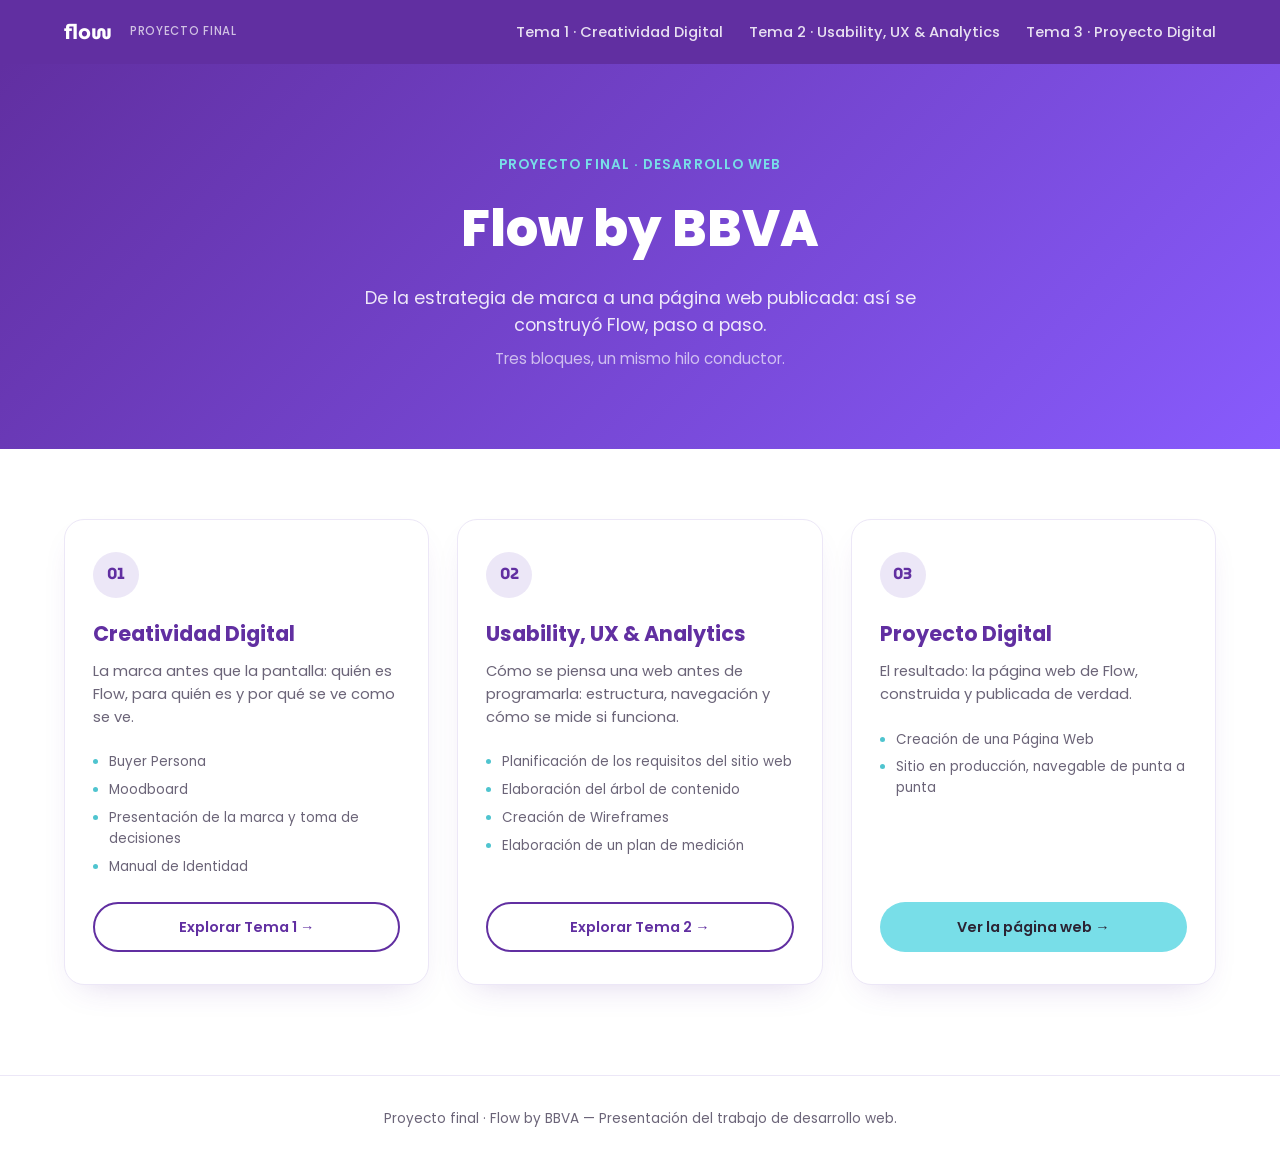
==== index.html @ a53605c1 "Presentación del proyecto final Flow by BBVA: home con 3 temas, Tema 1 con manual de marca (Drive), " ====
<!DOCTYPE html>
<html lang="es">
<head>
  <meta charset="UTF-8">
  <meta name="viewport" content="width=device-width, initial-scale=1.0">
  <title>Proyecto Final: Flow by BBVA</title>
  <meta name="description" content="Presentación del proyecto final Flow by BBVA: creatividad digital, usabilidad/UX/analítica y la página web publicada.">
  <meta name="robots" content="noindex, follow">
  <link rel="preconnect" href="https://fonts.googleapis.com">
  <link rel="preconnect" href="https://fonts.gstatic.com" crossorigin>
  <link href="https://fonts.googleapis.com/css2?family=Museo+Moderno:wght@600;700&family=Poppins:wght@400;500;600;700;800&display=swap" rel="stylesheet">
  <link rel="stylesheet" href="assets/css/style.css?v=1">
</head>
<body>

  <header class="site-header">
    <div class="container header-inner">
      <a href="index.html" class="brand">flow<span class="brand-tag">Proyecto final</span></a>
      <nav class="main-nav" aria-label="Navegación principal">
        <ul>
          <li><a href="tema1.html">Tema 1 · Creatividad Digital</a></li>
          <li><a href="tema2.html">Tema 2 · Usability, UX &amp; Analytics</a></li>
          <li><a href="tema3.html">Tema 3 · Proyecto Digital</a></li>
        </ul>
      </nav>
      <button class="nav-toggle" aria-expanded="false" aria-controls="main-nav" aria-label="Abrir menú">☰</button>
    </div>
  </header>

  <main>
    <section class="hero">
      <div class="container">
        <p class="eyebrow">Proyecto final · Desarrollo Web</p>
        <h1>Flow by BBVA</h1>
        <p>De la estrategia de marca a una página web publicada: así se construyó Flow, paso a paso.</p>
        <p class="hero-sub">Tres bloques, un mismo hilo conductor.</p>
      </div>
    </section>

    <section class="temas-section">
      <div class="container temas-grid">

        <article class="tema-card">
          <span class="tema-num">01</span>
          <h3>Creatividad Digital</h3>
          <p class="tema-desc">La marca antes que la pantalla: quién es Flow, para quién es y por qué se ve como se ve.</p>
          <ul class="tema-items">
            <li>Buyer Persona</li>
            <li>Moodboard</li>
            <li>Presentación de la marca y toma de decisiones</li>
            <li>Manual de Identidad</li>
          </ul>
          <a href="tema1.html" class="btn btn-outline btn-block tema-cta">Explorar Tema 1 →</a>
        </article>

        <article class="tema-card">
          <span class="tema-num">02</span>
          <h3>Usability, UX &amp; Analytics</h3>
          <p class="tema-desc">Cómo se piensa una web antes de programarla: estructura, navegación y cómo se mide si funciona.</p>
          <ul class="tema-items">
            <li>Planificación de los requisitos del sitio web</li>
            <li>Elaboración del árbol de contenido</li>
            <li>Creación de Wireframes</li>
            <li>Elaboración de un plan de medición</li>
          </ul>
          <a href="tema2.html" class="btn btn-outline btn-block tema-cta">Explorar Tema 2 →</a>
        </article>

        <article class="tema-card">
          <span class="tema-num">03</span>
          <h3>Proyecto Digital</h3>
          <p class="tema-desc">El resultado: la página web de Flow, construida y publicada de verdad.</p>
          <ul class="tema-items">
            <li>Creación de una Página Web</li>
            <li>Sitio en producción, navegable de punta a punta</li>
          </ul>
          <a href="tema3.html" class="btn btn-cta btn-block tema-cta">Ver la página web →</a>
        </article>

      </div>
    </section>
  </main>

  <footer class="site-footer">
    <div class="container">
      <p>Proyecto final · Flow by BBVA — Presentación del trabajo de desarrollo web.</p>
    </div>
  </footer>

  <script src="assets/js/main.js?v=1"></script>
</body>
</html>
---- assets/css/style.css ----
/* =========================================================
   PRESENTACIÓN — Proyecto Final Flow by BBVA
   Mismos tokens de marca que flow-landing
   ========================================================= */

:root {
  --color-primary: #612FA1;
  --color-secondary: #885BFD;
  --color-cta: #78DEE8;
  --color-cta-dark: #4fc4cf;
  --color-text: #2b2333;
  --color-text-muted: #6b6478;
  --color-border: #ece7f7;
  --color-bg: #FFFFFF;
  --radius-md: 12px;
  --radius-lg: 20px;
  --transition: 0.25s ease;
  --max-width: 1200px;
  --font-logo: 'Museo Moderno', cursive;
  --font-body: 'Poppins', sans-serif;
}

* , *::before, *::after { box-sizing: border-box; }
html { scroll-behavior: smooth; }
body {
  margin: 0;
  font-family: var(--font-body);
  color: var(--color-text);
  background: var(--color-bg);
  line-height: 1.55;
  -webkit-font-smoothing: antialiased;
  overflow-x: hidden;
}
img { max-width: 100%; display: block; }
a { text-decoration: none; color: inherit; }
ul { margin: 0; padding: 0; list-style: none; }
h1, h2, h3, h4 { margin: 0 0 .6em; font-weight: 700; font-family: var(--font-body); }
p { margin: 0 0 1em; }
[hidden] { display: none !important; }

.container { width: 100%; max-width: var(--max-width); margin: 0 auto; padding: 0 24px; }

/* ---------- Header ---------- */
.site-header {
  position: sticky;
  top: 0;
  z-index: 100;
  background: var(--color-primary);
  color: #fff;
  padding: 16px 0;
}
.header-inner { display: flex; align-items: center; justify-content: space-between; gap: 24px; }
.brand { display: flex; align-items: center; gap: 10px; font-family: var(--font-logo); font-weight: 700; font-size: 1.3rem; color: #fff; }
.brand-tag { font-family: var(--font-body); font-weight: 500; font-size: .72rem; color: rgba(255,255,255,.7); text-transform: uppercase; letter-spacing: .06em; margin-left: 8px; }
.main-nav ul { display: flex; gap: 26px; }
.main-nav a { font-size: .92rem; font-weight: 500; color: rgba(255,255,255,.85); transition: color var(--transition); }
.main-nav a:hover, .main-nav a.is-active { color: var(--color-cta); }
.nav-toggle { display: none; background: none; border: none; color: #fff; font-size: 1.4rem; cursor: pointer; }
@media (max-width: 760px) {
  .main-nav { position: fixed; inset: 64px 0 auto 0; background: var(--color-primary); flex-direction: column; padding: 12px 24px 24px; display: none; }
  .main-nav.is-open { display: block; }
  .main-nav ul { flex-direction: column; gap: 16px; }
  .nav-toggle { display: block; }
}

/* ---------- Hero ---------- */
.hero {
  background: linear-gradient(135deg, var(--color-primary), var(--color-secondary));
  color: #fff;
  padding: 90px 0 70px;
  text-align: center;
  overflow: hidden;
  position: relative;
}
.hero .eyebrow { font-size: .85rem; letter-spacing: .08em; text-transform: uppercase; color: var(--color-cta); font-weight: 600; margin-bottom: 14px; }
.hero h1 { font-size: clamp(2.1rem, 5vw, 3.2rem); font-weight: 800; margin-bottom: 16px; }
.hero p { font-size: 1.1rem; color: rgba(255,255,255,.88); max-width: 620px; margin: 0 auto 8px; }
.hero .hero-sub { font-size: .95rem; color: rgba(255,255,255,.65); }

/* ---------- Secciones TEMA (home) ---------- */
.temas-section { padding: 70px 0 90px; }
.temas-grid { display: grid; grid-template-columns: repeat(3, 1fr); gap: 28px; }
.tema-card {
  display: flex;
  flex-direction: column;
  background: #fff;
  border: 1px solid var(--color-border);
  border-radius: var(--radius-lg);
  padding: 32px 28px;
  box-shadow: 0 14px 34px -18px rgba(97,47,161,.25);
  transition: transform var(--transition), box-shadow var(--transition);
  opacity: 0;
  transform: translateY(24px);
}
.tema-card.in-view { opacity: 1; transform: translateY(0); transition: opacity .6s ease, transform .6s ease; }
.tema-card:hover { transform: translateY(-8px); box-shadow: 0 24px 48px -18px rgba(97,47,161,.35); }
.tema-num {
  width: 46px; height: 46px;
  border-radius: 50%;
  background: var(--color-border);
  color: var(--color-primary);
  display: flex; align-items: center; justify-content: center;
  font-family: var(--font-logo);
  font-weight: 700;
  margin-bottom: 20px;
}
.tema-card h3 { color: var(--color-primary); font-size: 1.3rem; margin-bottom: 10px; }
.tema-card .tema-desc { color: var(--color-text-muted); font-size: .92rem; margin-bottom: 8px; }
.tema-card ul.tema-items { display: flex; flex-direction: column; gap: 7px; margin: 16px 0 24px; }
.tema-card ul.tema-items li { font-size: .84rem; color: var(--color-text-muted); padding-left: 16px; position: relative; }
.tema-card ul.tema-items li::before { content: ''; position: absolute; left: 0; top: 7px; width: 5px; height: 5px; border-radius: 50%; background: var(--color-cta-dark); }
.tema-card .tema-cta { margin-top: auto; }

.btn {
  display: inline-flex; align-items: center; justify-content: center; gap: 8px;
  padding: 12px 24px; border-radius: 999px; font-weight: 600; font-size: .9rem;
  border: 2px solid transparent; transition: transform var(--transition), box-shadow var(--transition), background var(--transition), color var(--transition);
  cursor: pointer; font-family: var(--font-body);
}
.btn:hover { transform: translateY(-2px); }
.btn-cta { background: var(--color-cta); color: var(--color-text); }
.btn-cta:hover { background: var(--color-cta-dark); }
.btn-outline { background: transparent; border-color: var(--color-primary); color: var(--color-primary); }
.btn-outline:hover { background: var(--color-primary); color: #fff; }
.btn-block { width: 100%; }

@media (max-width: 900px) {
  .temas-grid { grid-template-columns: 1fr; }
}

/* ---------- Página interna: encabezado de tema ---------- */
.tema-hero { background: var(--color-border); padding: 56px 0 40px; }
.tema-hero .eyebrow { color: var(--color-primary); font-weight: 700; font-size: .82rem; letter-spacing: .06em; text-transform: uppercase; margin-bottom: 8px; }
.tema-hero h1 { color: var(--color-primary); font-size: clamp(1.8rem, 4vw, 2.6rem); margin-bottom: 10px; }
.tema-hero p { color: var(--color-text-muted); max-width: 640px; }
.breadcrumb { font-size: .82rem; color: var(--color-text-muted); margin-bottom: 16px; }
.breadcrumb a { color: var(--color-primary); font-weight: 600; }

.section-block { padding: 60px 0; border-bottom: 1px solid var(--color-border); }
.section-block:last-child { border-bottom: none; }
.section-block h2 { color: var(--color-primary); font-size: 1.6rem; margin-bottom: 8px; }
.section-block .section-lead { color: var(--color-text-muted); max-width: 680px; margin-bottom: 28px; }

/* ---------- Manual de marca (drive embed) ---------- */
.manual-box {
  background: #faf8ff;
  border: 1px solid var(--color-border);
  border-radius: var(--radius-lg);
  padding: 28px;
  display: grid;
  grid-template-columns: 280px 1fr;
  gap: 28px;
  align-items: center;
}
.manual-box-icon {
  width: 100%;
  aspect-ratio: 4/3;
  border-radius: var(--radius-md);
  background: linear-gradient(135deg, var(--color-primary), var(--color-secondary));
  display: flex; align-items: center; justify-content: center;
  color: #fff;
}
.manual-box h3 { color: var(--color-text); margin-bottom: 8px; }
.manual-box p { color: var(--color-text-muted); font-size: .92rem; }
.drive-embed-wrap {
  margin-top: 24px;
  border: 1px solid var(--color-border);
  border-radius: var(--radius-md);
  overflow: hidden;
}
.drive-embed-wrap iframe { width: 100%; height: 220px; border: none; display: block; }
@media (max-width: 760px) {
  .manual-box { grid-template-columns: 1fr; }
}

/* ---------- Índice de subtemas (placeholder) ---------- */
.placeholder-list { display: flex; flex-direction: column; gap: 14px; }
.placeholder-item {
  display: flex; align-items: center; justify-content: space-between; gap: 16px;
  padding: 18px 22px; border: 1px solid var(--color-border); border-radius: var(--radius-md);
  background: #fff;
}
.placeholder-item strong { color: var(--color-text); font-size: .98rem; }
.placeholder-tag {
  font-size: .72rem; font-weight: 700; text-transform: uppercase; letter-spacing: .04em;
  color: var(--color-text-muted); background: var(--color-border); padding: 5px 12px; border-radius: 999px;
  flex-shrink: 0;
}

/* ---------- Tema 3: browser mockup animado ---------- */
.browser-mock {
  border-radius: var(--radius-lg);
  overflow: hidden;
  box-shadow: 0 30px 70px -20px rgba(97,47,161,.4);
  border: 1px solid var(--color-border);
  opacity: 0;
  transform: translateY(30px) scale(.98);
}
.browser-mock.in-view { opacity: 1; transform: translateY(0) scale(1); transition: opacity .7s ease, transform .7s ease; }
.browser-mock-bar {
  background: #eee6fb;
  padding: 12px 16px;
  display: flex; align-items: center; gap: 10px;
}
.browser-mock-dots { display: flex; gap: 6px; }
.browser-mock-dots span { width: 11px; height: 11px; border-radius: 50%; }
.browser-mock-dots span:nth-child(1) { background: #ff5f57; }
.browser-mock-dots span:nth-child(2) { background: #febc2e; }
.browser-mock-dots span:nth-child(3) { background: #28c840; }
.browser-mock-url {
  flex: 1;
  background: #fff;
  border-radius: 999px;
  padding: 6px 14px;
  font-size: .78rem;
  color: var(--color-text-muted);
  overflow: hidden;
  white-space: nowrap;
  text-overflow: ellipsis;
}
.browser-mock-frame { position: relative; width: 100%; height: 640px; background: #fff; }
.browser-mock-frame iframe { width: 100%; height: 100%; border: none; display: block; }
@media (max-width: 700px) {
  .browser-mock-frame { height: 480px; }
}

.recap-grid { display: grid; grid-template-columns: repeat(2, 1fr); gap: 18px; margin-top: 8px; }
.recap-item {
  border: 1px solid var(--color-border);
  border-radius: var(--radius-md);
  padding: 18px 20px;
  background: #faf8ff;
}
.recap-item h4 { color: var(--color-primary); font-size: .95rem; margin-bottom: 6px; }
.recap-item p { color: var(--color-text-muted); font-size: .85rem; margin: 0; }
@media (max-width: 700px) {
  .recap-grid { grid-template-columns: 1fr; }
}

/* ---------- Footer ---------- */
.site-footer { padding: 32px 0; border-top: 1px solid var(--color-border); text-align: center; }
.site-footer p { color: var(--color-text-muted); font-size: .85rem; margin: 0; }
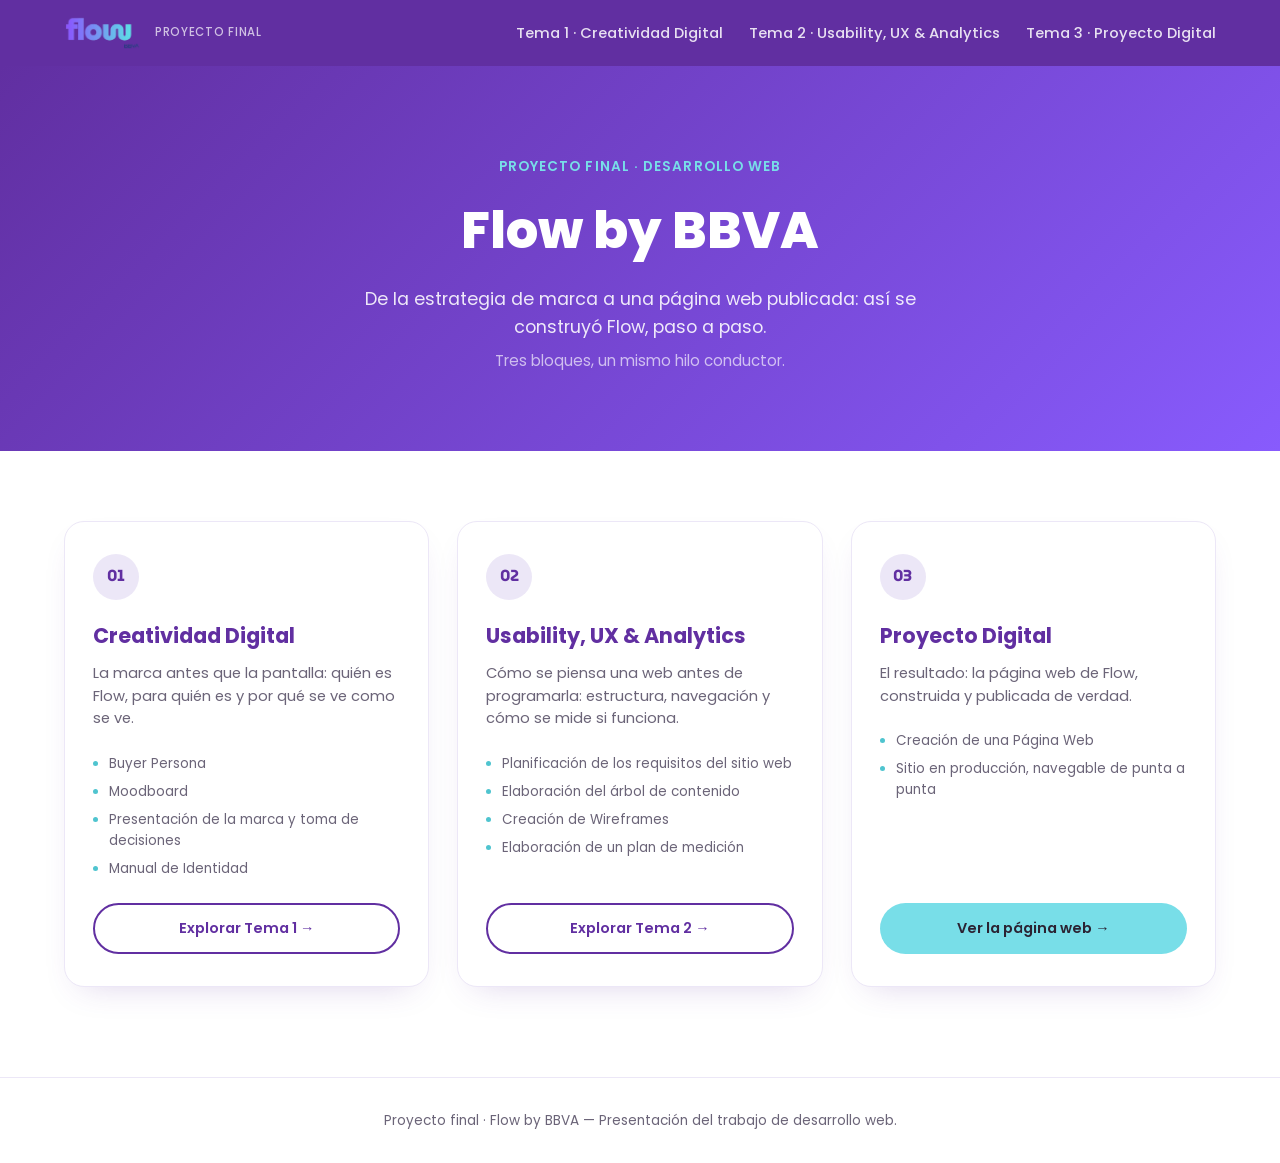
==== commit 2a824758: "Rediseña Tema 1, Tema 2 y Tema 3: logo global, headers con imagen, brandbook nativo, buyer persona, " ====
--- a/index.html
+++ b/index.html
@@ -9,13 +9,13 @@
   <link rel="preconnect" href="https://fonts.googleapis.com">
   <link rel="preconnect" href="https://fonts.gstatic.com" crossorigin>
   <link href="https://fonts.googleapis.com/css2?family=Museo+Moderno:wght@600;700&family=Poppins:wght@400;500;600;700;800&display=swap" rel="stylesheet">
-  <link rel="stylesheet" href="assets/css/style.css?v=1">
+  <link rel="stylesheet" href="assets/css/style.css?v=2">
 </head>
 <body>
 
   <header class="site-header">
     <div class="container header-inner">
-      <a href="index.html" class="brand">flow<span class="brand-tag">Proyecto final</span></a>
+      <a href="index.html" class="brand"><img src="assets/images/logo-flow.png" alt="Flow" class="brand-logo-img"><span class="brand-tag">Proyecto final</span></a>
       <nav class="main-nav" aria-label="Navegación principal">
         <ul>
           <li><a href="tema1.html">Tema 1 · Creatividad Digital</a></li>
@@ -87,6 +87,6 @@
     </div>
   </footer>
 
-  <script src="assets/js/main.js?v=1"></script>
+  <script src="assets/js/main.js?v=2"></script>
 </body>
 </html>
--- a/assets/css/style.css
+++ b/assets/css/style.css
@@ -50,8 +50,9 @@
   padding: 16px 0;
 }
 .header-inner { display: flex; align-items: center; justify-content: space-between; gap: 24px; }
-.brand { display: flex; align-items: center; gap: 10px; font-family: var(--font-logo); font-weight: 700; font-size: 1.3rem; color: #fff; }
-.brand-tag { font-family: var(--font-body); font-weight: 500; font-size: .72rem; color: rgba(255,255,255,.7); text-transform: uppercase; letter-spacing: .06em; margin-left: 8px; }
+.brand { display: flex; align-items: center; gap: 10px; color: #fff; }
+.brand-logo-img { height: 34px; width: auto; display: block; }
+.brand-tag { font-family: var(--font-body); font-weight: 500; font-size: .72rem; color: rgba(255,255,255,.7); text-transform: uppercase; letter-spacing: .06em; margin-left: 4px; }
 .main-nav ul { display: flex; gap: 26px; }
 .main-nav a { font-size: .92rem; font-weight: 500; color: rgba(255,255,255,.85); transition: color var(--transition); }
 .main-nav a:hover, .main-nav a.is-active { color: var(--color-cta); }
@@ -129,10 +130,39 @@
 }
 
 /* ---------- Página interna: encabezado de tema ---------- */
-.tema-hero { background: var(--color-border); padding: 56px 0 40px; }
-.tema-hero .eyebrow { color: var(--color-primary); font-weight: 700; font-size: .82rem; letter-spacing: .06em; text-transform: uppercase; margin-bottom: 8px; }
-.tema-hero h1 { color: var(--color-primary); font-size: clamp(1.8rem, 4vw, 2.6rem); margin-bottom: 10px; }
-.tema-hero p { color: var(--color-text-muted); max-width: 640px; }
+.tema-hero {
+  position: relative;
+  min-height: 62vh;
+  display: flex;
+  align-items: center;
+  justify-content: center;
+  text-align: center;
+  background-size: cover;
+  background-position: center;
+  background-repeat: no-repeat;
+  overflow: hidden;
+}
+.tema-hero::before {
+  content: '';
+  position: absolute;
+  inset: 0;
+  background: rgba(18, 10, 36, .48);
+  z-index: 0;
+}
+.tema-hero h1 {
+  position: relative;
+  z-index: 1;
+  color: #fff;
+  font-family: 'Poppins', sans-serif;
+  font-weight: 800;
+  font-size: clamp(2.2rem, 6vw, 4rem);
+  margin: 0;
+  padding: 0 24px;
+  text-shadow: 0 6px 28px rgba(0, 0, 0, .3);
+}
+@media (max-width: 700px) {
+  .tema-hero { min-height: 48vh; }
+}
 .breadcrumb { font-size: .82rem; color: var(--color-text-muted); margin-bottom: 16px; }
 .breadcrumb a { color: var(--color-primary); font-weight: 600; }
 
@@ -240,3 +270,112 @@
 /* ---------- Footer ---------- */
 .site-footer { padding: 32px 0; border-top: 1px solid var(--color-border); text-align: center; }
 .site-footer p { color: var(--color-text-muted); font-size: .85rem; margin: 0; }
+
+/* ---------- Brandbook (secciones scrollables) ---------- */
+.brandbook { padding: 70px 0; background: #faf8ff; }
+.brand-slide {
+  max-width: 900px;
+  margin: 0 auto 90px;
+  opacity: 0;
+  transform: translateY(24px);
+  transition: opacity .6s ease, transform .6s ease;
+}
+.brand-slide.in-view { opacity: 1; transform: translateY(0); }
+.brand-slide:last-child { margin-bottom: 0; }
+.brand-slide--image, .brand-slide--split { max-width: 1000px; }
+.brand-slide-img { width: 100%; height: auto; border-radius: var(--radius-lg); box-shadow: 0 24px 55px -22px rgba(97, 47, 161, .3); display: block; }
+.brand-slide-kicker { display: block; font-family: var(--font-logo); font-weight: 700; font-size: 1.7rem; color: var(--color-primary); margin-bottom: 18px; }
+.brand-slide-text { color: var(--color-text); font-size: 1.02rem; line-height: 1.75; }
+.brand-slide-grid-2 { display: grid; grid-template-columns: 1fr 1fr; gap: 20px; margin-top: 26px; }
+.brand-callout { background: #fff; border: 1px solid var(--color-border); border-radius: var(--radius-md); padding: 20px 24px; }
+.brand-callout h4 { color: var(--color-primary); font-size: 1rem; margin-bottom: 8px; }
+.brand-callout p { color: var(--color-text-muted); font-size: .92rem; margin: 0; }
+.brand-callout ul { margin-top: 12px; padding-left: 18px; list-style: disc; color: var(--color-text-muted); font-size: .88rem; display: flex; flex-direction: column; gap: 4px; }
+.brand-slide--split { display: grid; grid-template-columns: 1fr 1fr; gap: 44px; align-items: center; }
+
+.color-palette { display: flex; gap: 44px; flex-wrap: wrap; margin-top: 28px; }
+.color-group { flex: 1 1 220px; }
+.color-group-label { display: block; font-size: .78rem; font-weight: 700; text-transform: uppercase; letter-spacing: .05em; color: var(--color-text-muted); margin-bottom: 12px; }
+.swatch { padding: 22px 18px; border-radius: var(--radius-md); color: #fff; font-weight: 700; margin-bottom: 12px; letter-spacing: .02em; }
+
+.psychology-list { display: flex; flex-direction: column; gap: 16px; margin-top: 28px; }
+.psychology-row { display: flex; align-items: center; gap: 18px; }
+.swatch-sm { width: 48px; height: 48px; border-radius: 12px; flex-shrink: 0; }
+.psychology-row p { margin: 0; color: var(--color-text); font-weight: 500; }
+
+.type-specimen-grid { display: grid; grid-template-columns: 1fr 1fr; gap: 32px; margin-top: 28px; }
+.type-specimen { background: #fff; border: 1px solid var(--color-border); border-radius: var(--radius-lg); padding: 30px; }
+.type-tag { display: inline-block; font-size: .7rem; font-weight: 700; text-transform: uppercase; letter-spacing: .04em; background: var(--color-border); color: var(--color-text-muted); padding: 4px 12px; border-radius: 999px; }
+.type-name { font-size: 2.1rem; margin: 16px 0 10px; color: var(--color-text); }
+.type-desc { color: var(--color-text-muted); font-size: .9rem; margin-bottom: 18px; }
+.type-sample { font-size: 1.3rem; color: var(--color-primary); border-top: 1px solid var(--color-border); padding-top: 16px; margin: 0; }
+
+@media (max-width: 760px) {
+  .brand-slide-grid-2, .brand-slide--split, .type-specimen-grid { grid-template-columns: 1fr; }
+}
+
+/* ---------- Buyer Persona ---------- */
+.persona-card { display: grid; grid-template-columns: 320px 1fr; gap: 44px; margin-bottom: 70px; align-items: start; }
+.persona-card:last-child { margin-bottom: 0; }
+.persona-card--reverse { grid-template-columns: 1fr 320px; }
+.persona-card--reverse .persona-photo { order: 2; }
+.persona-photo img { width: 100%; aspect-ratio: 3 / 4; object-fit: cover; border-radius: var(--radius-lg); box-shadow: 0 24px 50px -20px rgba(97, 47, 161, .4); }
+.persona-header h3 { color: var(--color-primary); font-size: 1.5rem; margin-bottom: 4px; }
+.persona-header h3 span { color: var(--color-text-muted); font-weight: 500; font-size: 1rem; }
+.persona-role { color: var(--color-text-muted); font-weight: 600; margin-bottom: 18px; }
+.persona-quote { border-left: 3px solid var(--color-cta-dark); padding-left: 16px; font-style: italic; color: var(--color-text); margin: 0 0 26px; font-size: 1.02rem; }
+.persona-blocks { display: grid; grid-template-columns: 1fr 1fr; gap: 16px; }
+.persona-block { background: #faf8ff; border: 1px solid var(--color-border); border-radius: var(--radius-md); padding: 16px 18px; }
+.persona-block h4 { font-size: .78rem; text-transform: uppercase; letter-spacing: .04em; color: var(--color-primary); margin-bottom: 8px; }
+.persona-block p { font-size: .86rem; color: var(--color-text-muted); margin: 0; line-height: 1.6; }
+@media (max-width: 820px) {
+  .persona-card, .persona-card--reverse { grid-template-columns: 1fr; }
+  .persona-card--reverse .persona-photo { order: 0; }
+  .persona-blocks { grid-template-columns: 1fr; }
+  .persona-photo img { aspect-ratio: 4 / 3; max-width: 320px; margin: 0 auto; }
+}
+
+/* ---------- Árbol de contenidos (sitemap nativo) ---------- */
+.sitemap-tree { display: grid; grid-template-columns: repeat(auto-fit, minmax(280px, 1fr)); gap: 20px; margin-top: 8px; }
+.sitemap-page { background: #fff; border: 1px solid var(--color-border); border-radius: var(--radius-lg); padding: 22px 24px; }
+.sitemap-page h4 { color: var(--color-primary); font-size: 1.05rem; margin-bottom: 14px; }
+.sitemap-tags { display: flex; flex-wrap: wrap; gap: 8px; }
+.sitemap-tags li { background: var(--color-border); color: var(--color-text); font-size: .78rem; font-weight: 600; padding: 5px 12px; border-radius: 999px; }
+.sitemap-subflow { margin-top: 18px; padding-top: 16px; border-top: 1px dashed var(--color-border); }
+.sitemap-subflow-label { display: block; font-size: .78rem; font-weight: 700; color: var(--color-secondary); margin-bottom: 10px; }
+.sitemap-steps { display: flex; flex-direction: column; gap: 6px; list-style: decimal; padding-left: 18px; }
+.sitemap-steps li { font-size: .82rem; color: var(--color-text-muted); }
+
+.sitemap-footer-cluster { margin-top: 44px; display: grid; grid-template-columns: repeat(auto-fit, minmax(220px, 1fr)); gap: 20px; }
+.sitemap-footer-group { background: #faf8ff; border: 1px solid var(--color-border); border-radius: var(--radius-md); padding: 18px 20px; }
+.sitemap-footer-group h5 { font-size: .78rem; text-transform: uppercase; letter-spacing: .04em; color: var(--color-text-muted); margin-bottom: 10px; }
+.sitemap-footer-group ul { display: flex; flex-direction: column; gap: 6px; }
+.sitemap-footer-group li { font-size: .85rem; color: var(--color-text); }
+
+/* ---------- Contenedor vacío (placeholder de trabajo futuro) ---------- */
+.empty-block {
+  border: 2px dashed var(--color-border);
+  border-radius: var(--radius-lg);
+  padding: 70px 24px;
+  text-align: center;
+  color: var(--color-text-muted);
+  font-size: .92rem;
+}
+
+/* ---------- Vista móvil embebida (Tema 3) ---------- */
+.phone-mock-wrap { display: flex; flex-direction: column; align-items: center; gap: 20px; margin-top: 20px; }
+.phone-mock {
+  width: 390px;
+  max-width: 100%;
+  height: 844px;
+  border-radius: 44px;
+  border: 10px solid #1a1a2e;
+  overflow: hidden;
+  box-shadow: 0 30px 70px -20px rgba(97, 47, 161, .4);
+  position: relative;
+  opacity: 0;
+  transform: translateY(30px) scale(.98);
+  transition: opacity .7s ease, transform .7s ease;
+}
+.phone-mock.in-view { opacity: 1; transform: translateY(0) scale(1); }
+.phone-mock iframe { width: 100%; height: 100%; border: none; display: block; }
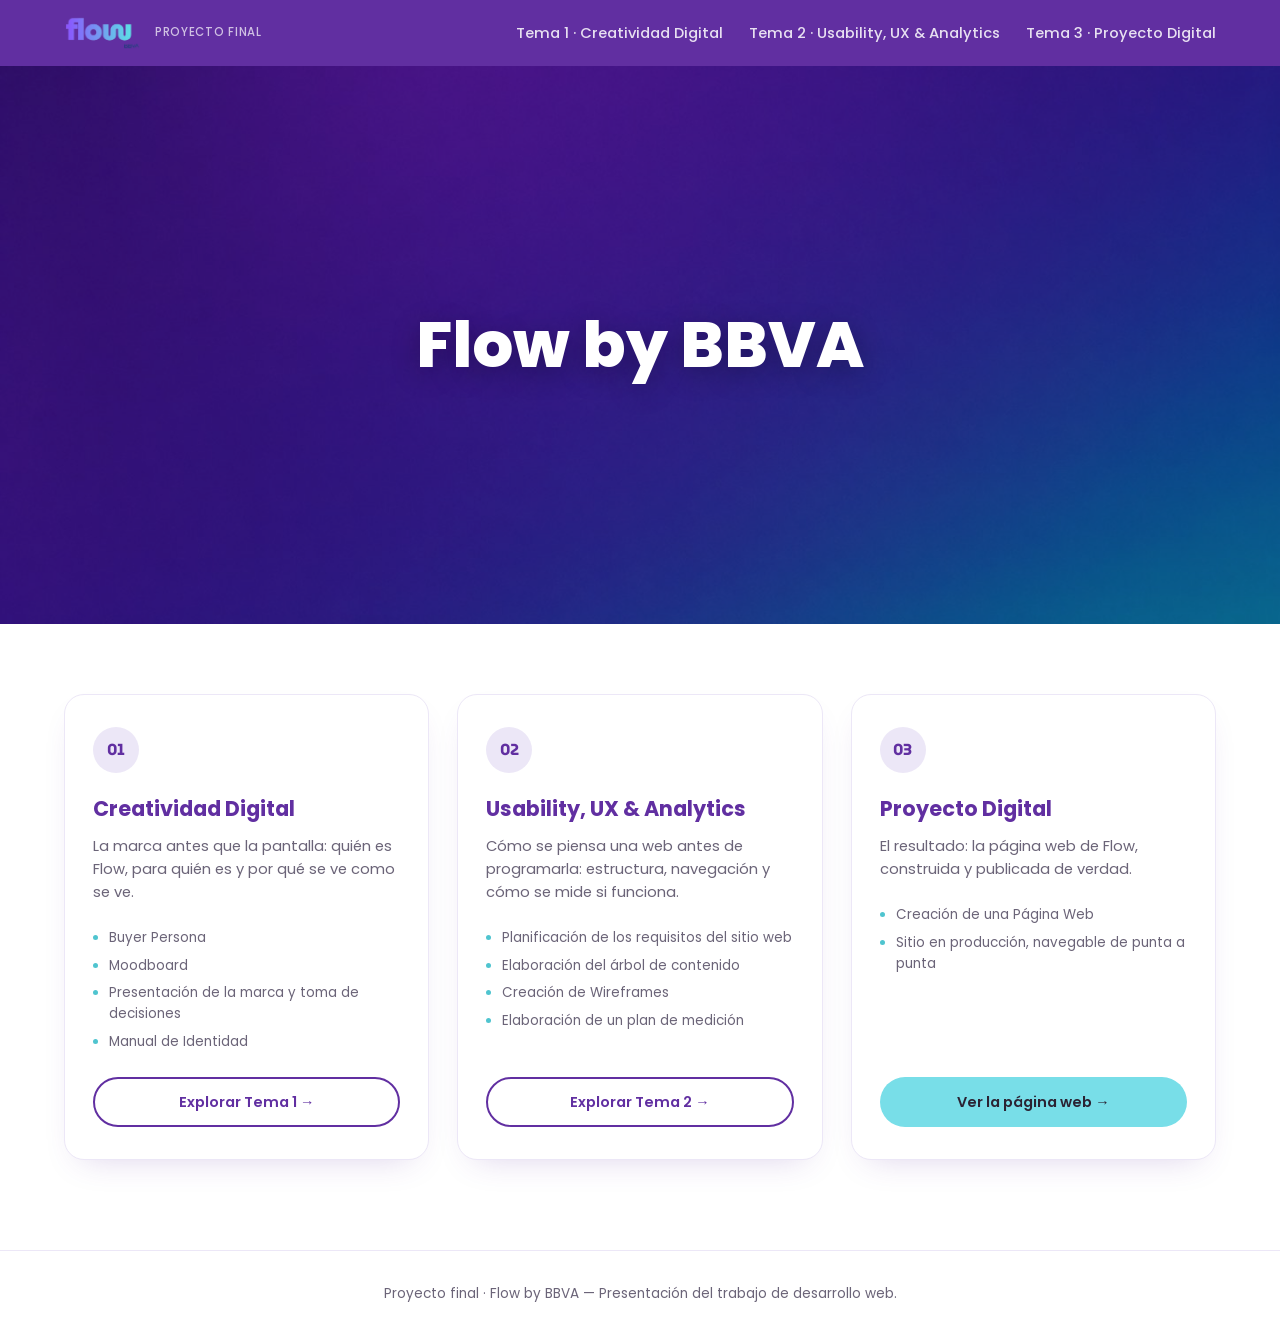
==== commit 4b4f434d: "Ajusta portadas, elimina sección Manual de Identidad, mejora fotos de buyer persona y rehace el árbo" ====
--- a/index.html
+++ b/index.html
@@ -9,7 +9,7 @@
   <link rel="preconnect" href="https://fonts.googleapis.com">
   <link rel="preconnect" href="https://fonts.gstatic.com" crossorigin>
   <link href="https://fonts.googleapis.com/css2?family=Museo+Moderno:wght@600;700&family=Poppins:wght@400;500;600;700;800&display=swap" rel="stylesheet">
-  <link rel="stylesheet" href="assets/css/style.css?v=2">
+  <link rel="stylesheet" href="assets/css/style.css?v=3">
 </head>
 <body>
 
@@ -28,13 +28,8 @@
   </header>
 
   <main>
-    <section class="hero">
-      <div class="container">
-        <p class="eyebrow">Proyecto final · Desarrollo Web</p>
-        <h1>Flow by BBVA</h1>
-        <p>De la estrategia de marca a una página web publicada: así se construyó Flow, paso a paso.</p>
-        <p class="hero-sub">Tres bloques, un mismo hilo conductor.</p>
-      </div>
+    <section class="tema-hero" style="background-image:url('assets/images/header-tema3.jpg');">
+      <h1>Flow by BBVA</h1>
     </section>
 
     <section class="temas-section">
@@ -87,6 +82,6 @@
     </div>
   </footer>
 
-  <script src="assets/js/main.js?v=2"></script>
+  <script src="assets/js/main.js?v=3"></script>
 </body>
 </html>
--- a/assets/css/style.css
+++ b/assets/css/style.css
@@ -335,16 +335,31 @@
   .persona-photo img { aspect-ratio: 4 / 3; max-width: 320px; margin: 0 auto; }
 }
 
-/* ---------- Árbol de contenidos (sitemap nativo) ---------- */
-.sitemap-tree { display: grid; grid-template-columns: repeat(auto-fit, minmax(280px, 1fr)); gap: 20px; margin-top: 8px; }
-.sitemap-page { background: #fff; border: 1px solid var(--color-border); border-radius: var(--radius-lg); padding: 22px 24px; }
-.sitemap-page h4 { color: var(--color-primary); font-size: 1.05rem; margin-bottom: 14px; }
-.sitemap-tags { display: flex; flex-wrap: wrap; gap: 8px; }
-.sitemap-tags li { background: var(--color-border); color: var(--color-text); font-size: .78rem; font-weight: 600; padding: 5px 12px; border-radius: 999px; }
-.sitemap-subflow { margin-top: 18px; padding-top: 16px; border-top: 1px dashed var(--color-border); }
-.sitemap-subflow-label { display: block; font-size: .78rem; font-weight: 700; color: var(--color-secondary); margin-bottom: 10px; }
-.sitemap-steps { display: flex; flex-direction: column; gap: 6px; list-style: decimal; padding-left: 18px; }
-.sitemap-steps li { font-size: .82rem; color: var(--color-text-muted); }
+/* ---------- Árbol de contenidos (diagrama de árbol nativo, estilo Octopus) ---------- */
+.flow-tree-wrap { overflow-x: auto; padding: 10px 4px 20px; }
+.flow-tree { display: inline-flex; flex-direction: column; align-items: center; min-width: 100%; padding-top: 8px; }
+
+.flow-root { display: flex; justify-content: center; position: relative; padding-bottom: 32px; }
+.flow-root::after { content: ''; position: absolute; bottom: 0; left: 50%; width: 2px; height: 32px; background: var(--color-border); transform: translateX(-50%); }
+
+.flow-level { display: flex; justify-content: center; gap: 18px; position: relative; padding-top: 32px; }
+.flow-level::before { content: ''; position: absolute; top: 0; left: 0; right: 0; height: 2px; background: var(--color-border); }
+
+.flow-branch { display: flex; flex-direction: column; align-items: center; position: relative; }
+.flow-branch::before { content: ''; position: absolute; top: -32px; left: 50%; width: 2px; height: 32px; background: var(--color-border); transform: translateX(-50%); }
+
+.flow-node { background: #fff; border: 1px solid var(--color-border); border-radius: var(--radius-md); padding: 12px 16px; min-width: 148px; max-width: 190px; box-shadow: 0 10px 22px -16px rgba(97,47,161,.22); position: relative; z-index: 1; }
+.flow-node--root { border-color: var(--color-primary); border-width: 2px; box-shadow: 0 14px 30px -14px rgba(97,47,161,.4); }
+.flow-node--leaf { min-width: 128px; max-width: 150px; background: #fdf3fa; border-color: #f0cdea; }
+.flow-node--leaf h5 { color: #b23aa0; }
+.flow-node--parent { position: relative; }
+.flow-node--parent::after { content: ''; position: absolute; top: 100%; left: 50%; width: 2px; height: 32px; background: var(--color-border); transform: translateX(-50%); z-index: 0; }
+.flow-node h5 { font-size: .8rem; color: var(--color-primary); margin-bottom: 6px; line-height: 1.25; }
+.flow-node ul { list-style: none; display: flex; flex-direction: column; gap: 3px; }
+.flow-node li { font-size: .66rem; color: var(--color-text-muted); line-height: 1.3; }
+
+.flow-legend { display: flex; gap: 18px; flex-wrap: wrap; margin-top: 6px; margin-bottom: 24px; }
+.flow-legend span { font-size: .78rem; color: var(--color-text-muted); }
 
 .sitemap-footer-cluster { margin-top: 44px; display: grid; grid-template-columns: repeat(auto-fit, minmax(220px, 1fr)); gap: 20px; }
 .sitemap-footer-group { background: #faf8ff; border: 1px solid var(--color-border); border-radius: var(--radius-md); padding: 18px 20px; }
